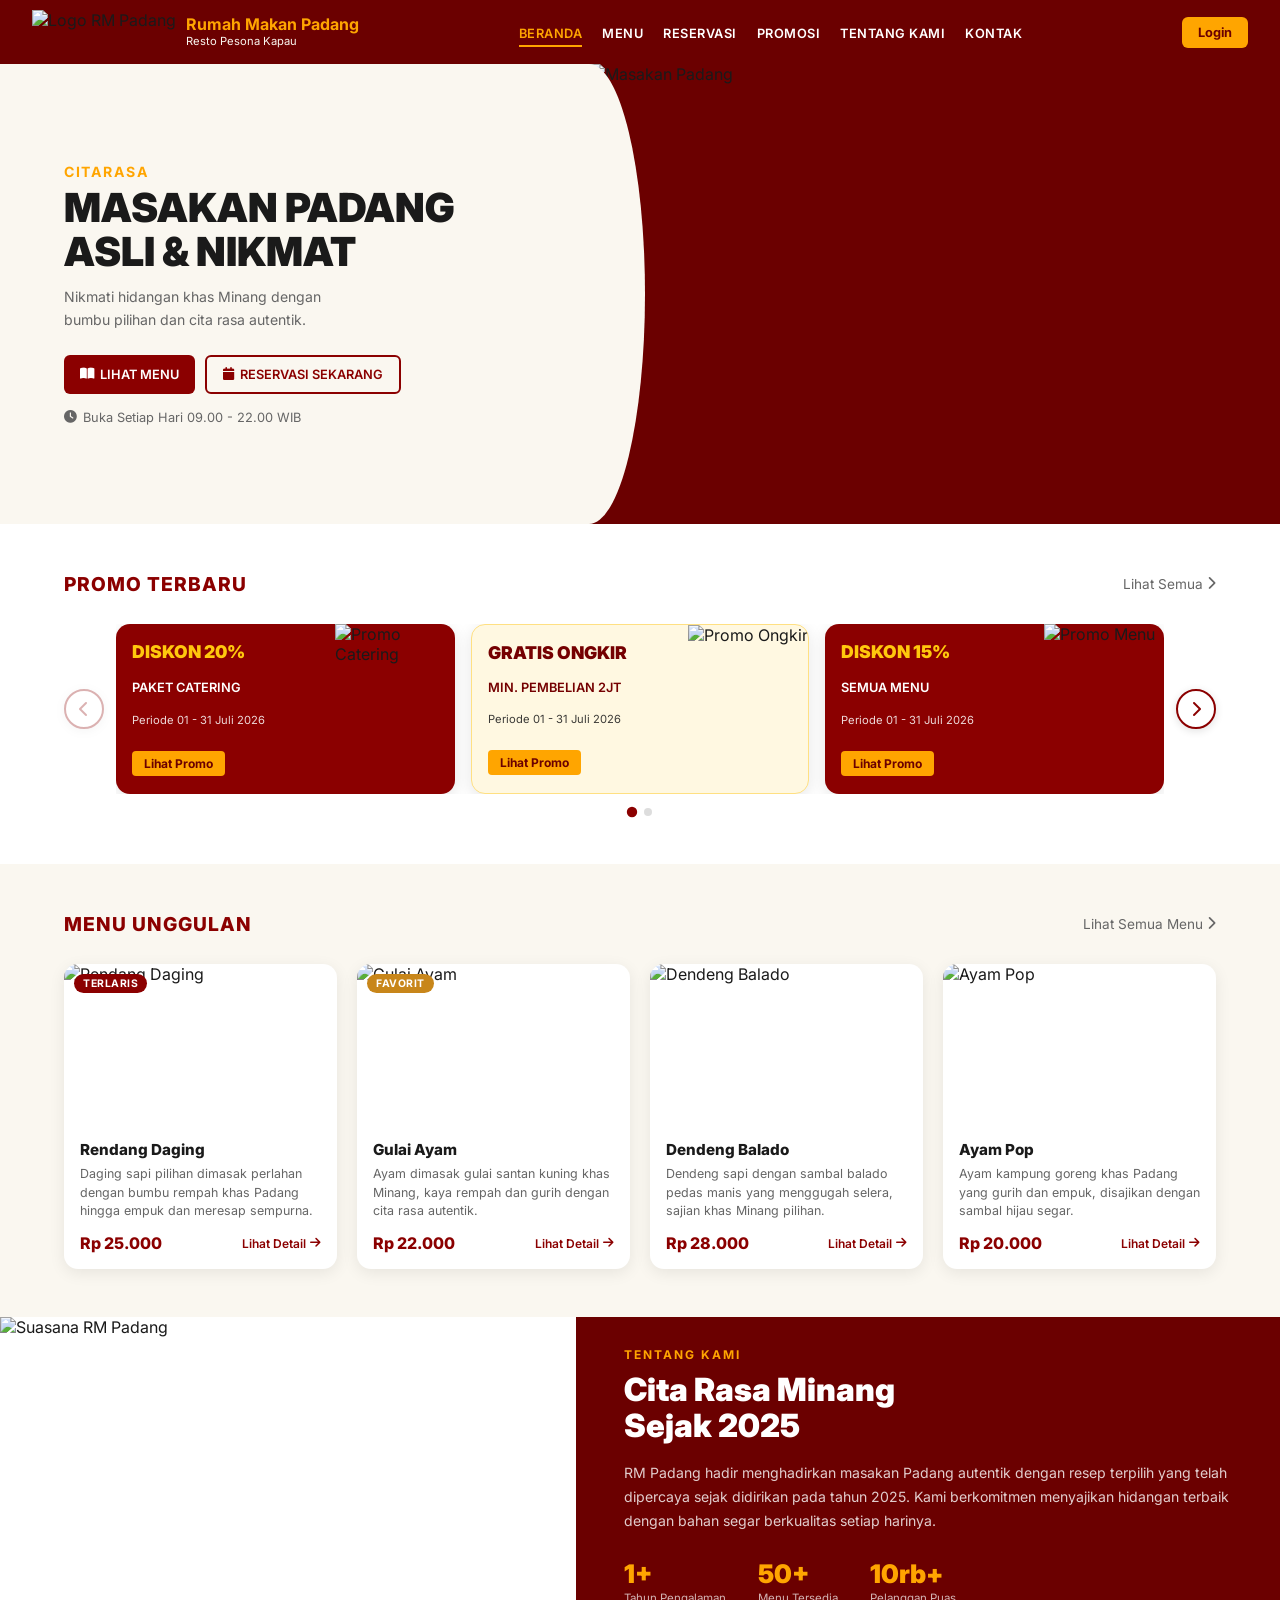
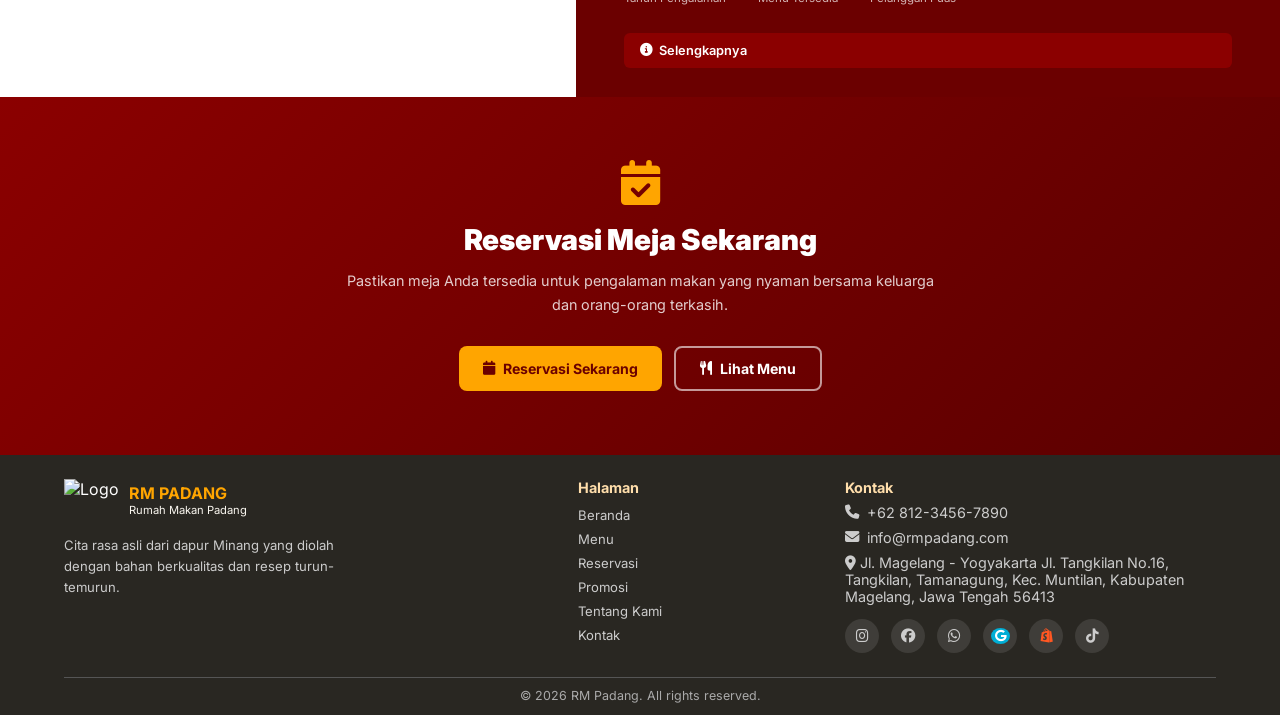
==== RMpdg/index.html @ b2ebcb16 "Update project: migrate admin pages to PHP, update assets and backend endpoints" ====
<!DOCTYPE html>
<html lang="id">

<head>
  <meta charset="UTF-8" />
  <meta name="viewport" content="width=device-width, initial-scale=1.0" />
  <meta name="description"
    content="RM Padang - Rumah Makan Padang dengan cita rasa Minang asli & nikmat. Nikmati rendang, gulai, dan berbagai menu khas Padang autentik." />
  <title>RM Padang - Rumah Makan Padang Asli & Nikmat</title>
  <link rel="stylesheet" href="css/style.css" />
  <link rel="stylesheet" href="css/cart.css" />
  <link rel="stylesheet" href="https://cdnjs.cloudflare.com/ajax/libs/font-awesome/6.5.0/css/all.min.css" />
  <link href="https://fonts.googleapis.com/css2?family=Inter:wght@400;600;700;800;900&display=swap" rel="stylesheet" />
</head>

<body>

  <!-- ===== NAVBAR ===== -->
  <nav class="navbar">
    <div class="nav-brand">
      <img src="img/logo.png" alt="Logo RM Padang" class="logo" />
      <div>
        <span class="brand-name">Rumah Makan Padang</span>
        <span class="brand-sub">Resto Pesona Kapau</span>
      </div>
    </div>
    <ul class="nav-links">
      <li><a href="index.html" class="active">BERANDA</a></li>
      <li><a href="menu.html">MENU</a></li>
      <li><a href="reservasi.html">RESERVASI</a></li>
      <li><a href="promosi.html">PROMOSI</a></li>
      <li><a href="tentang-kami.html">TENTANG KAMI</a></li>
      <li><a href="kontak.html">KONTAK</a></li>
    </ul>
    <a href="login.html" class="btn-login">Login</a>
    <button class="nav-toggle" id="navToggle">
      <i class="fa fa-bars"></i>
    </button>
  </nav>

  <!-- ===== HERO ===== -->
  <section class="hero">
    <div class="hero-bg-wave"></div>
    <div class="hero-content">
      <p class="hero-label">CITARASA</p>
      <h1 class="hero-title">MASAKAN PADANG<br />ASLI &amp; NIKMAT</h1>
      <p class="hero-desc">Nikmati hidangan khas Minang dengan<br />bumbu pilihan dan cita rasa autentik.</p>
      <div class="hero-buttons">
        <a href="menu.html" class="btn btn-primary">
          <i class="fa fa-book-open"></i> LIHAT MENU
        </a>
        <a href="reservasi.html" class="btn btn-outline">
          <i class="fa fa-calendar"></i> RESERVASI SEKARANG
        </a>
      </div>
      <p class="hero-hours">
        <i class="fa fa-clock"></i> Buka Setiap Hari 09.00 - 22.00 WIB
      </p>
    </div>
    <div class="hero-image">
      <img src="img/gambar-home.jpg" alt="Masakan Padang" />
    </div>
  </section>

  <!-- ===== PROMO TERBARU ===== -->
  <section class="section promo-section">
    <div class="section-header">
      <h2 class="section-title">PROMO TERBARU</h2>
      <a href="promosi.html" class="lihat-semua">Lihat Semua <i class="fa fa-chevron-right"></i></a>
    </div>

    <div class="promo-slider-wrapper">
      <button class="promo-nav promo-nav-prev" id="promoPrev" aria-label="Sebelumnya">
        <i class="fa fa-chevron-left"></i>
      </button>

      <div class="promo-slider" id="promoSlider">

        <div class="promo-card promo-red">
          <div class="promo-info">
            <h3>DISKON 20%</h3>
            <p>PAKET CATERING</p>
            <span>Periode 01 - 31 Juli 2026</span>
            <a href="promosi.html" class="btn-promo">Lihat Promo</a>
          </div>
          <img src="img/diskon20_.jpg" alt="Promo Catering" />
        </div>

        <div class="promo-card promo-yellow">
          <div class="promo-info promo-info-dark">
            <h3>GRATIS ONGKIR</h3>
            <p>MIN. PEMBELIAN 2JT</p>
            <span>Periode 01 - 31 Juli 2026</span>
            <a href="promosi.html" class="btn-promo">Lihat Promo</a>
          </div>
          <img src="img/cf3db3f294804090c83eb546c88da565.jpg" alt="Promo Ongkir" />
        </div>

        <div class="promo-card promo-red">
          <div class="promo-info">
            <h3>DISKON 15%</h3>
            <p>SEMUA MENU</p>
            <span>Periode 01 - 31 Juli 2026</span>
            <a href="promosi.html" class="btn-promo">Lihat Promo</a>
          </div>
          <img src="img/30825f62038ff446435a521c0237f561.jpg" alt="Promo Menu" />
        </div>

        <div class="promo-card promo-red">
          <div class="promo-info">
            <h3>BELI 2 GRATIS 1</h3>
            <p>MENU PILIHAN</p>
            <span>Berlaku untuk menu lauk & makanan utama pilihan. Min. 2 porsi sejenis.</span>
            <a href="promosi.html" class="btn-promo">Lihat Promo</a>
          </div>
          <img src="img/d3f1a9ad74bb9ce6050ae1f6ee87763a.jpg" alt="Promo Spesial" />
        </div>

      </div>
      <button class="promo-nav promo-nav-next" id="promoNext" aria-label="Berikutnya">
        <i class="fa fa-chevron-right"></i>
      </button>
    </div>
    <div class="promo-dots" id="promoDots"></div>
  </section>

  <!-- ===== KEUNGGULAN ===== -->
  <!-- <section class="features-section">
    <div class="features-grid">
      <div class="feature-item">
        <i class="fa fa-award"></i>
        <div>
          <h4>CITA RASA ASLI</h4>
          <p>Resep turun-temurun khas Minang</p>
        </div>
      </div>
      <div class="feature-item">
        <i class="fa fa-leaf"></i>
        <div>
          <h4>BAHAN BERKUALITAS</h4>
          <p>Bahan segar pilihan setiap hari</p>
        </div>
      </div>
      <div class="feature-item">
        <i class="fa fa-truck"></i>
        <div>
          <h4>LAYANAN CEPAT</h4>
          <p>Pesanan diproses dengan cepat</p>
        </div>
      </div>
      <div class="feature-item">
        <i class="fa fa-users"></i>
        <div>
          <h4>PELAYANAN RAMAH</h4>
          <p>Kepuasan pelanggan prioritas kami</p>
        </div>
      </div>
    </div>
  </section> -->

  <!-- ===== MENU UNGGULAN ===== -->
  <section class="section menu-unggulan-section">
    <div class="section-header">
      <h2 class="section-title">MENU UNGGULAN</h2>
      <a href="menu.html" class="lihat-semua">Lihat Semua Menu <i class="fa fa-chevron-right"></i></a>
    </div>
    <div class="menu-unggulan-grid">

      <div class="menu-unggulan-card">
        <div class="menu-unggulan-img">
          <img src="img/071114000_1522751934-Resep-Rendang-Ayam-Kering.jpg" alt="Rendang Daging" />
          <span class="menu-badge">TERLARIS</span>
        </div>
        <div class="menu-unggulan-info">
          <h3>Rendang Daging</h3>
          <p>Daging sapi pilihan dimasak perlahan dengan bumbu rempah khas Padang hingga empuk dan meresap sempurna.</p>
          <div class="menu-unggulan-footer">
            <span class="menu-unggulan-price">Rp 25.000</span>
            <a href="menu_detail.html?id=rendang" class="btn-menu-detail">Lihat Detail <i
                class="fa fa-arrow-right"></i></a>
          </div>
        </div>
      </div>

      <div class="menu-unggulan-card">
        <div class="menu-unggulan-img">
          <img src="img/ef425d5c417882455b49f2948c032384.jpg" alt="Gulai Ayam" />
          <span class="menu-badge menu-badge-new">FAVORIT</span>
        </div>
        <div class="menu-unggulan-info">
          <h3>Gulai Ayam</h3>
          <p>Ayam dimasak gulai santan kuning khas Minang, kaya rempah dan gurih dengan cita rasa autentik.</p>
          <div class="menu-unggulan-footer">
            <span class="menu-unggulan-price">Rp 22.000</span>
            <a href="menu_detail.html?id=gulai-ayam" class="btn-menu-detail">Lihat Detail <i
                class="fa fa-arrow-right"></i></a>
          </div>
        </div>
      </div>

      <div class="menu-unggulan-card">
        <div class="menu-unggulan-img">
          <img src="img/ac649842c150745962b88a60234d9091.jpg" alt="Dendeng Balado" />
        </div>
        <div class="menu-unggulan-info">
          <h3>Dendeng Balado</h3>
          <p>Dendeng sapi dengan sambal balado pedas manis yang menggugah selera, sajian khas Minang pilihan.</p>
          <div class="menu-unggulan-footer">
            <span class="menu-unggulan-price">Rp 28.000</span>
            <a href="menu_detail.html?id=dendeng-balado" class="btn-menu-detail">Lihat Detail <i
                class="fa fa-arrow-right"></i></a>
          </div>
        </div>
      </div>

      <div class="menu-unggulan-card">
        <div class="menu-unggulan-img">
          <img src="img/451c3a2537616f5d5d06750972b5458e.jpg" alt="Ayam Pop" />
        </div>
        <div class="menu-unggulan-info">
          <h3>Ayam Pop</h3>
          <p>Ayam kampung goreng khas Padang yang gurih dan empuk, disajikan dengan sambal hijau segar.</p>
          <div class="menu-unggulan-footer">
            <span class="menu-unggulan-price">Rp 20.000</span>
            <a href="menu_detail.html?id=ayam-pop" class="btn-menu-detail">Lihat Detail <i
                class="fa fa-arrow-right"></i></a>
          </div>
        </div>
      </div>

    </div>
  </section>

  <!-- ===== TENTANG KAMI PREVIEW ===== -->
  <section class="tentang-preview-section">
    <div class="tentang-preview-img">
      <img src="img/gambar-home.jpg" alt="Suasana RM Padang" />
    </div>
    <div class="tentang-preview-content">
      <span class="tentang-preview-label">TENTANG KAMI</span>
      <h2>Cita Rasa Minang<br />Sejak 2025</h2>
      <p>RM Padang hadir menghadirkan masakan Padang autentik dengan resep terpilih yang telah dipercaya
        sejak didirikan pada tahun 2025. Kami berkomitmen menyajikan hidangan terbaik dengan bahan segar berkualitas setiap harinya.
      </p>
      <div class="tentang-stats">
        <div class="tentang-stat">
          <span class="stat-num">1+</span>
          <span class="stat-lbl">Tahun Pengalaman</span>
        </div>
        <div class="tentang-stat">
          <span class="stat-num">50+</span>
          <span class="stat-lbl">Menu Tersedia</span>
        </div>
        <div class="tentang-stat">
          <span class="stat-num">10rb+</span>
          <span class="stat-lbl">Pelanggan Puas</span>
        </div>
      </div>
      <a href="tentang-kami.html" class="btn btn-primary">
        <i class="fa fa-info-circle"></i> Selengkapnya
      </a>
    </div>
  </section>

  <!-- ===== CTA RESERVASI ===== -->
  <section class="cta-section">
    <div class="cta-content">
      <i class="fa fa-calendar-check cta-icon"></i>
      <h2>Reservasi Meja Sekarang</h2>
      <p>Pastikan meja Anda tersedia untuk pengalaman makan yang nyaman bersama keluarga dan orang-orang terkasih.</p>
      <div class="cta-buttons">
        <a href="reservasi.html" class="btn btn-cta-primary">
          <i class="fa fa-calendar"></i> Reservasi Sekarang
        </a>
        <a href="menu.html" class="btn btn-cta-outline">
          <i class="fa fa-utensils"></i> Lihat Menu
        </a>
      </div>
    </div>
  </section>

  <!-- ===== FOOTER ===== -->
  <footer class="footer">
    <div class="footer-content">
      <div class="footer-brand">
        <img src="img/logo.png" alt="Logo" class="logo" />
        <div>
          <span class="brand-name">RM PADANG</span>
          <span class="brand-sub">Rumah Makan Padang</span>
        </div>
      </div>
      <p class="footer-desc">
        Cita rasa asli dari dapur Minang yang diolah <br>dengan bahan berkualitas dan resep turun-<br>temurun.
      </p>
    </div>
    <div class="footer-links">
      <h4>Halaman</h4>
      <ul>
        <li><a href="index.html">Beranda</a></li>
        <li><a href="menu.html">Menu</a></li>
        <li><a href="reservasi.html">Reservasi</a></li>
        <li><a href="promosi.html">Promosi</a></li>
        <li><a href="tentang-kami.html">Tentang Kami</a></li>
        <li><a href="kontak.html">Kontak</a></li>
      </ul>
    </div>
    <div class="footer-contact">
      <h4>Kontak</h4>
      <p><i class="fa fa-phone"></i> +62 812-3456-7890</p>
      <p><i class="fa fa-envelope"></i> info@rmpadang.com</p>
      <p><a href="https://maps.app.goo.gl/tJoHpj8N56SnJppR9" target="_blank"
          style="color: inherit; text-decoration: none;"><i class="fa fa-map-marker-alt"></i> Jl. Magelang - Yogyakarta
          Jl. Tangkilan No.16, Tangkilan, Tamanagung, Kec. Muntilan, Kabupaten Magelang, Jawa Tengah 56413</a></p>
      <div class="footer-sosial">
        <a href="#" aria-label="Instagram"><i class="fab fa-instagram"></i></a>
        <a href="#" aria-label="Facebook"><i class="fab fa-facebook"></i></a>
        <a href="https://wa.me/6281234567890" aria-label="WhatsApp" target="_blank"><i class="fab fa-whatsapp"></i></a>
        <a href="#" aria-label="Gojek" target="_blank" title="Pesan via Gojek"><i class="fab fa-google" style="background:#00AED6;color:#fff;border-radius:50%;padding:2px 4px;font-size:0.75rem;"></i></a>
        <a href="#" aria-label="Shopee Food" target="_blank" title="Pesan via Shopee Food"><i class="fab fa-shopify" style="color:#FF5722;"></i></a>
        <a href="#" aria-label="TikTok" target="_blank" title="Lihat di TikTok"><i class="fab fa-tiktok"></i></a>
      </div>
    </div>
    <p class="footer-copy">© 2026 RM Padang. All rights reserved.</p>
  </footer>

  <script>

    // ===== PROMO SLIDER =====
    const slider = document.getElementById('promoSlider');
    const prevBtn = document.getElementById('promoPrev');
    const nextBtn = document.getElementById('promoNext');
    const dotsContainer = document.getElementById('promoDots');

    const cards = slider.querySelectorAll('.promo-card');
    const visibleCount = () => window.innerWidth <= 600 ? 1 : window.innerWidth <= 900 ? 2 : 3;
    let currentIndex = 0;

    function buildDots() {
      dotsContainer.innerHTML = '';
      const total = cards.length - visibleCount() + 1;
      for (let i = 0; i < total; i++) {
        const dot = document.createElement('button');
        dot.classList.add('promo-dot');
        if (i === currentIndex) dot.classList.add('active');
        dot.addEventListener('click', () => goTo(i));
        dotsContainer.appendChild(dot);
      }
    }

    function updateDots() {
      dotsContainer.querySelectorAll('.promo-dot').forEach((d, i) => {
        d.classList.toggle('active', i === currentIndex);
      });
    }

    function goTo(index) {
      const visible = visibleCount();
      const maxIndex = cards.length - visible;
      currentIndex = Math.max(0, Math.min(index, maxIndex));
      const cardWidth = cards[0].offsetWidth + 16;
      slider.scrollTo({ left: currentIndex * cardWidth, behavior: 'smooth' });
      prevBtn.disabled = currentIndex === 0;
      nextBtn.disabled = currentIndex >= maxIndex;
      updateDots();
    }

    prevBtn.addEventListener('click', () => goTo(currentIndex - 1));
    nextBtn.addEventListener('click', () => goTo(currentIndex + 1));

    buildDots();
    goTo(0);
    window.addEventListener('resize', () => { buildDots(); goTo(0); });

    // ===== AUTO SLIDE =====
    setInterval(() => {
      const maxIndex = cards.length - visibleCount();
      if (currentIndex >= maxIndex) goTo(0);
      else goTo(currentIndex + 1);
    }, 4000);
  </script>

  <script src="js/main.js"></script>
  <script src="js/cart.js"></script>

</body>

</html>
---- RMpdg/css/style.css ----
@import url('https://fonts.googleapis.com/css2?family=Inter:wght@400;600;700;800;900&display=swap');

/* ===== VARIABLES ===== */
:root {
  --primary: #8B0000;
  --primary-dark: #6B0000;
  --secondary: #FFA500;
  --accent: #C8861A;
  --light: #FAF7F0;
  --white: #FFFFFF;
  --text-dark: #1A1A1A;
  --text-gray: #666666;
  --shadow: 0 2px 12px rgba(0, 0, 0, 0.10);
}

* {
  margin: 0;
  padding: 0;
  box-sizing: border-box;
}

body {
  font-family: 'Inter', 'Segoe UI', Arial, sans-serif;
  color: var(--text-dark);
  background: var(--white);
}

a {
  text-decoration: none;
  color: inherit;
}

ul {
  list-style: none;
}

img {
  max-width: 100%;
  display: block;
}

/* ===== NAVBAR ===== */
.navbar {
  display: flex;
  align-items: center;
  background: var(--primary-dark);
  padding: 0 32px;
  height: 64px;
  position: sticky;
  top: 0;
  z-index: 100;
  gap: 24px;
}

.nav-brand {
  display: flex;
  align-items: center;
  gap: 10px;
  min-width: 180px;
}

.logo {
  height: 44px;
  width: auto;
  object-fit: contain;
}

.brand-name {
  display: block;
  font-weight: 700;
  font-size: 1rem;
  color: var(--secondary);
  line-height: 1.1;
}

.brand-sub {
  display: block;
  font-size: 0.7rem;
  color: var(--light);
}

.nav-links {
  display: flex;
  gap: 20px;
  flex: 1;
  justify-content: center;
}

.nav-links a {
  color: var(--white);
  font-size: 0.8rem;
  font-weight: 600;
  letter-spacing: 0.5px;
  padding: 4px 0;
  border-bottom: 2px solid transparent;
  transition: border-color 0.2s, color 0.2s;
}

.nav-links a:hover,
.nav-links a.active {
  color: var(--secondary);
  border-bottom-color: var(--secondary);
}

.btn-login {
  background: var(--secondary);
  color: var(--primary-dark);
  font-weight: 700;
  font-size: 0.8rem;
  padding: 8px 16px;
  border-radius: 6px;
  white-space: nowrap;
  transition: background 0.2s;
}

.btn-login:hover {
  background: var(--accent);
}

.nav-toggle {
  display: none;
  background: none;
  border: none;
  color: var(--white);
  font-size: 1.3rem;
  cursor: pointer;
}

/* ===== HERO ===== */
.hero {
  display: flex;
  align-items: stretch;
  background: var(--primary-dark);
  height: 460px;
  overflow: hidden;
}



/* Remove old ::before wave */
.hero::before {
  display: none !important;
}

.hero-bg-wave {
  display: none;
}

/* LEFT: cream content panel */
.hero-content {
  flex: 0 0 46%;
  padding: 40px 48px 40px 64px;
  background: var(--light);
  position: relative;
  z-index: 2;
  display: flex;
  flex-direction: column;
  justify-content: center;
}

/* Smooth organic cream curve into image area */
.hero-content::after {
  content: '';
  position: absolute;
  right: -56px;
  top: 0;
  width: 112px;
  height: 100%;
  background: var(--light);
  border-radius: 0 55% 55% 0;
  z-index: 3;
}

.hero-label {
  color: var(--secondary);
  font-weight: 700;
  font-size: 0.88rem;
  letter-spacing: 1.5px;
  margin-bottom: 6px;
}

.hero-title {
  font-size: 2.5rem;
  font-weight: 900;
  color: var(--text-dark);
  line-height: 1.1;
  margin-bottom: 12px;
}

.hero-desc {
  color: var(--text-gray);
  font-size: 0.88rem;
  margin-bottom: 24px;
  line-height: 1.6;
}

.hero-buttons {
  display: flex;
  flex-wrap: wrap;
  gap: 10px;
  margin-bottom: 16px;
}

.btn {
  display: inline-flex;
  align-items: center;
  gap: 6px;
  padding: 10px 16px;
  border-radius: 6px;
  font-weight: 600;
  font-size: 0.8rem;
  cursor: pointer;
  transition: all 0.2s;
}

.btn-primary {
  background: var(--primary);
  color: var(--white);
}

.btn-primary:hover {
  background: var(--primary-dark);
}

.btn-outline {
  background: transparent;
  color: var(--primary);
  border: 2px solid var(--primary);
}

.btn-outline:hover {
  background: var(--primary);
  color: var(--white);
}

.hero-hours {
  font-size: 0.8rem;
  color: var(--text-gray);
  display: flex;
  align-items: center;
  gap: 6px;
}

/* RIGHT: food image fills full height, flush to right edge */
.hero-image {
  flex: 1;
  position: relative;
  overflow: hidden;
  min-height: 420px;
  margin-right: 0;
  padding-right: 0;
}

.hero-image img {
  width: 100%;
  height: 100%;
  max-width: none;
  object-fit: cover;
  object-position: right center;
  display: block;
}

.hero-shape {
  position: absolute;
  left: 0;
  top: 0;

  width: 180px;
  height: 100%;

  z-index: 2;

  pointer-events: none;
}

/* ===== BREADCRUMB ===== */
.breadcrumb {
  display: flex;
  align-items: center;
  gap: 8px;
  padding: 16px 32px;
  font-size: 0.9rem;
  font-weight: 700;
  color: #888888;
  background: transparent;
  font-family: 'Inter', sans-serif;
}

.breadcrumb a {
  color: #888888;
  display: flex;
  align-items: center;
  gap: 6px;
  text-decoration: none;
  transition: color 0.2s;
}

.breadcrumb a:hover {
  color: var(--primary);
}

.breadcrumb a[href="index.html"]::after {
  content: 'Beranda';
}

.breadcrumb .sep {
  display: inline-block;
  font-size: 0;
  color: #888888;
  margin: 0 4px;
}

.breadcrumb .sep::before {
  content: '>';
  font-size: 0.9rem;
  font-weight: 700;
}

.breadcrumb span {
  color: #888888;
}

/* ===== SECTION UMUM ===== */
.section {
  padding: 48px 64px;
}

.section-header {
  display: flex;
  justify-content: space-between;
  align-items: center;
  margin-bottom: 28px;
}

.section-title {
  font-size: 1.2rem;
  font-weight: 800;
  color: var(--primary);
  letter-spacing: 1px;
}

.lihat-semua {
  color: var(--text-gray);
  font-size: 0.85rem;
  display: flex;
  align-items: center;
  gap: 4px;
  transition: color 0.2s;
}

.lihat-semua:hover {
  color: var(--primary);
}

/* ===== PROMO ===== */
.promo-section {
  background: var(--white);
}

/* Slider wrapper */
.promo-slider-wrapper {
  position: relative;
  display: flex;
  align-items: center;
  gap: 12px;
}

.promo-slider {
  display: flex;
  gap: 16px;
  overflow: hidden;
  scroll-behavior: smooth;
  flex: 1;
  /* hide native scrollbar */
  scrollbar-width: none;
}

.promo-slider::-webkit-scrollbar {
  display: none;
}

.promo-image {
  display: flex;
  align-items: center;
  justify-content: flex-end;
  padding-right: 18px;
}

.promo-ongkir-img {
  transform: translateX(-25px);
}

/* Nav buttons */
.promo-nav {
  flex-shrink: 0;
  width: 40px;
  height: 40px;
  border-radius: 50%;
  border: 2px solid var(--primary);
  background: var(--white);
  color: var(--primary);
  font-size: 1rem;
  cursor: pointer;
  display: flex;
  align-items: center;
  justify-content: center;
  transition: all 0.2s;
  box-shadow: 0 2px 8px rgba(0, 0, 0, 0.12);
  z-index: 2;
}

.promo-nav:hover {
  background: var(--primary);
  color: var(--white);
}

.promo-nav:disabled {
  opacity: 0.3;
  cursor: not-allowed;
}

/* Dots */
.promo-dots {
  display: flex;
  justify-content: center;
  gap: 8px;
  margin-top: 14px;
}

.promo-dot {
  width: 8px;
  height: 8px;
  border-radius: 50%;
  border: none;
  background: #ddd;
  cursor: pointer;
  transition: background 0.2s, transform 0.2s;
  padding: 0;
}

.promo-dot.active {
  background: var(--primary);
  transform: scale(1.3);
}

.promo-card {
  border-radius: 14px;
  overflow: hidden;
  display: flex;
  align-items: stretch;
  min-height: 170px;
  box-shadow: 0 4px 16px rgba(0, 0, 0, 0.10);
  position: relative;
  flex: 0 0 calc((100% - 32px) / 3);
  transition: transform 0.2s, box-shadow 0.2s;
}

.promo-card:hover {
  transform: translateY(-3px);
  box-shadow: 0 8px 24px rgba(0, 0, 0, 0.15);
}

.promo-red {
  background: var(--primary);
}

.promo-yellow {
  background: #FFF8E1;
  border: 1px solid #FFE082;
}

.promo-gold {
  background: var(--primary);
}

.promo-dark {
  background: #FFF8E1;
  border: 1px solid #FFE082
}

.promo-info {
  padding: 18px 16px;
  flex: 1;
  color: var(--white);
  display: flex;
  flex-direction: column;
  justify-content: space-between;
}

.promo-info-dark {
  color: var(--text-dark);
}

.promo-info h3 {
  color: #FFC80D;
  font-size: 1.1rem;
  font-weight: 900;
  line-height: 1.1;
}

.promo-info-dark h3 {
  color: #750001;
}

.promo-info p {
  font-size: 0.8rem;
  font-weight: 600;
  margin: 2px 0;
}

.promo-info-dark p {
  color: #750001;
}

.promo-info span {
  font-size: 0.7rem;
  opacity: 0.85;
  margin-bottom: 8px;
}

.btn-promo {
  display: inline-block;
  background: var(--secondary);
  color: var(--primary-dark);
  font-weight: 700;
  font-size: 0.75rem;
  padding: 5px 12px;
  border-radius: 4px;
  width: fit-content;
  transition: opacity 0.2s;
}

.btn-promo:hover {
  opacity: 0.85;
}

.promo-card img {
  width: 120px;
  object-fit: cover;
  flex-shrink: 0;
}

/* ===== FOOTER ===== */
.footer {
  background: #292722;
  color: var(--white);
  padding: 24px 64px 12px;
  display: grid;
  grid-template-columns: 2fr 1fr 1.5fr;
  gap: 20px;
  position: relative;
}

.footer-brand {
  display: flex;
  align-items: center;
  gap: 10px;
  margin-bottom: 12px;
}

.footer-desc {
  font-size: 0.82rem;
  color: #ccc;
  line-height: 1.6;
}

.footer-links h4,
.footer-contact h4 {
  font-size: 0.9rem;
  color: #FFDEAB;
  margin-bottom: 8px;
}

.footer-links ul li {
  margin-bottom: 4px;
}

.footer-links a {
  font-size: 0.82rem;
  color: #ccc;
  transition: color 0.2s;
}

.footer-links a:hover {
  color: var(--secondary);
}

.footer-contact p {
  font-size: 0.9rem;
  color: #ccc;
  margin-bottom: 8px;
  display: flex;
  align-items: center;
  gap: 8px;
}

.footer-copy {
  grid-column: 1 / -1;
  text-align: center;
  font-size: 0.78rem;
  color: #aaa;
  border-top: 1px solid #555;
  padding-top: 10px;
  margin-top: 4px;
}

/* ===== RESPONSIVE ===== */
@media (max-width: 900px) {
  .hero {
    flex-direction: column;
    background: var(--primary-dark);
    height: auto;
  }

  .hero-content {
    flex: none;
    width: 100%;
    padding: 32px 24px 48px;
  }

  /* Hide curve on mobile */
  .hero-content::after {
    display: none;
  }

  .hero-image {
    flex: 1;
    position: relative;
    overflow: hidden;
    min-height: 420px;
  }

  .hero-image img {
    width: 100%;
    height: 100%;
    object-fit: cover;
    display: block;
  }

  .hero-title {
    font-size: 1.9rem;
  }

  .promo-card {
    flex: 0 0 calc((100% - 16px) / 2);
  }

  .features-grid {
    grid-template-columns: repeat(2, 1fr);
  }

  .footer {
    grid-template-columns: 1fr;
    padding: 32px 24px 16px;
  }

  .section {
    padding: 32px 24px;
  }

  .nav-links {
    display: none;
  }

  .nav-toggle {
    display: block;
  }

  .navbar {
    padding: 0 16px;
  }
}

@media (max-width: 480px) {
  .hero-buttons {
    flex-direction: column;
  }

  .features-grid {
    grid-template-columns: 1fr;
  }

  .promo-card {
    flex: 0 0 100%;
  }
}

/* ===== MENU UNGGULAN ===== */
.menu-unggulan-section {
  background: var(--light);
}

.menu-unggulan-grid {
  display: grid;
  grid-template-columns: repeat(4, 1fr);
  gap: 20px;
}

.menu-unggulan-card {
  background: var(--white);
  border-radius: 14px;
  overflow: hidden;
  box-shadow: 0 4px 16px rgba(0, 0, 0, 0.08);
  transition: transform 0.25s, box-shadow 0.25s;
  display: flex;
  flex-direction: column;
}

.menu-unggulan-card:hover {
  transform: translateY(-6px);
  box-shadow: 0 12px 32px rgba(139, 0, 0, 0.15);
}

.menu-unggulan-img {
  position: relative;
  overflow: hidden;
  height: 160px;
}

.menu-unggulan-img img {
  width: 100%;
  height: 100%;
  object-fit: cover;
  transition: transform 0.35s;
}

.menu-unggulan-card:hover .menu-unggulan-img img {
  transform: scale(1.07);
}

.menu-badge {
  position: absolute;
  top: 10px;
  left: 10px;
  background: var(--primary);
  color: var(--white);
  font-size: 0.65rem;
  font-weight: 700;
  padding: 3px 9px;
  border-radius: 20px;
  letter-spacing: 0.5px;
}

.menu-badge-new {
  background: var(--accent);
}

.menu-unggulan-info {
  padding: 16px;
  flex: 1;
  display: flex;
  flex-direction: column;
}

.menu-unggulan-info h3 {
  font-size: 0.95rem;
  font-weight: 800;
  color: var(--text-dark);
  margin-bottom: 6px;
}

.menu-unggulan-info p {
  font-size: 0.78rem;
  color: var(--text-gray);
  line-height: 1.5;
  flex: 1;
  margin-bottom: 12px;
}

.menu-unggulan-footer {
  display: flex;
  align-items: center;
  justify-content: space-between;
  gap: 8px;
}

.menu-unggulan-price {
  font-size: 1rem;
  font-weight: 800;
  color: var(--primary);
}

.btn-menu-detail {
  font-size: 0.75rem;
  font-weight: 600;
  color: var(--primary);
  display: flex;
  align-items: center;
  gap: 4px;
  transition: gap 0.2s;
}

.btn-menu-detail:hover {
  gap: 8px;
  color: var(--primary-dark);
}

/* ===== TENTANG KAMI PREVIEW ===== */
.tentang-preview-section {
  display: flex;
  align-items: stretch;
  height: 380px;
  overflow: hidden;
}

.tentang-preview-img {
  flex: 0 0 45%;
  overflow: hidden;
}

.tentang-preview-img img {
  width: 100%;
  height: 100%;
  object-fit: cover;
  display: block;
  max-width: none;
  transition: transform 0.5s;
}

.tentang-preview-img:hover img {
  transform: scale(1.04);
}

.tentang-preview-content {
  flex: 1;
  background: var(--primary-dark);
  color: var(--white);
  padding: 40px 48px;
  display: flex;
  flex-direction: column;
  justify-content: center;
}

.tentang-preview-label {
  font-size: 0.75rem;
  font-weight: 700;
  letter-spacing: 2px;
  color: var(--secondary);
  margin-bottom: 10px;
  display: block;
}

.tentang-preview-content h2 {
  font-size: 2rem;
  font-weight: 900;
  line-height: 1.15;
  margin-bottom: 16px;
}

.tentang-preview-content p {
  font-size: 0.88rem;
  color: rgba(255, 255, 255, 0.8);
  line-height: 1.7;
  margin-bottom: 28px;
}

.tentang-stats {
  display: flex;
  gap: 32px;
  margin-bottom: 28px;
}

.tentang-stat {
  display: flex;
  flex-direction: column;
}

.stat-num {
  font-size: 1.6rem;
  font-weight: 900;
  color: var(--secondary);
  line-height: 1;
}

.stat-lbl {
  font-size: 0.72rem;
  color: rgba(255, 255, 255, 0.7);
  margin-top: 4px;
}

/* ===== CTA RESERVASI ===== */
.cta-section {
  background: linear-gradient(135deg, var(--primary) 0%, #5A0000 100%);
  padding: 64px;
  text-align: center;
}

.cta-content {
  max-width: 600px;
  margin: 0 auto;
}

.cta-icon {
  font-size: 2.8rem;
  color: var(--secondary);
  margin-bottom: 16px;
  display: block;
  animation: pulseIcon 2s ease-in-out infinite;
}

@keyframes pulseIcon {

  0%,
  100% {
    transform: scale(1);
  }

  50% {
    transform: scale(1.1);
  }
}

.cta-section h2 {
  font-size: 1.8rem;
  font-weight: 900;
  color: var(--white);
  margin-bottom: 12px;
}

.cta-section p {
  font-size: 0.9rem;
  color: rgba(255, 255, 255, 0.8);
  line-height: 1.7;
  margin-bottom: 28px;
}

.cta-buttons {
  display: flex;
  gap: 12px;
  justify-content: center;
  flex-wrap: wrap;
}

.btn-cta-primary {
  background: var(--secondary);
  color: var(--primary-dark);
  font-weight: 700;
  padding: 12px 24px;
  border-radius: 8px;
  display: inline-flex;
  align-items: center;
  gap: 8px;
  font-size: 0.88rem;
  transition: all 0.2s;
}

.btn-cta-primary:hover {
  background: #FFB830;
  transform: translateY(-2px);
  box-shadow: 0 6px 20px rgba(0, 0, 0, 0.2);
}

.btn-cta-outline {
  background: transparent;
  color: var(--white);
  border: 2px solid rgba(255, 255, 255, 0.6);
  font-weight: 700;
  padding: 12px 24px;
  border-radius: 8px;
  display: inline-flex;
  align-items: center;
  gap: 8px;
  font-size: 0.88rem;
  transition: all 0.2s;
}

.btn-cta-outline:hover {
  background: rgba(255, 255, 255, 0.15);
  border-color: var(--white);
  transform: translateY(-2px);
}

/* ===== FOOTER SOSIAL ===== */
.footer-sosial {
  display: flex;
  gap: 12px;
  margin-top: 14px;
}

.footer-sosial a {
  width: 34px;
  height: 34px;
  background: rgba(255, 255, 255, 0.1);
  border-radius: 50%;
  display: flex;
  align-items: center;
  justify-content: center;
  font-size: 0.9rem;
  color: #ccc;
  transition: background 0.2s, color 0.2s;
}

.footer-sosial a:hover {
  background: var(--secondary);
  color: var(--primary-dark);
}

/* ===== NAV MOBILE OPEN ===== */
.nav-links.open {
  display: flex;
  flex-direction: column;
  position: absolute;
  top: 64px;
  left: 0;
  width: 100%;
  background: var(--primary-dark);
  padding: 16px 0;
  z-index: 99;
  gap: 0;
}

.nav-links.open li a {
  display: block;
  padding: 10px 24px;
  border-bottom: none;
}

/* ===== RESPONSIVE TAMBAHAN ===== */
@media (max-width: 1024px) {
  .menu-unggulan-grid {
    grid-template-columns: repeat(2, 1fr);
  }
}

@media (max-width: 900px) {
  .tentang-preview-section {
    flex-direction: column;
    height: auto;
  }

  .tentang-preview-img {
    flex: none;
    height: 240px;
  }

  .tentang-preview-content {
    padding: 36px 24px;
  }

  .tentang-preview-content h2 {
    font-size: 1.6rem;
  }

  .tentang-stats {
    gap: 20px;
  }

  .cta-section {
    padding: 40px 24px;
  }

  .cta-section h2 {
    font-size: 1.4rem;
  }
}

@media (max-width: 600px) {
  .menu-unggulan-grid {
    grid-template-columns: 1fr;
  }
}
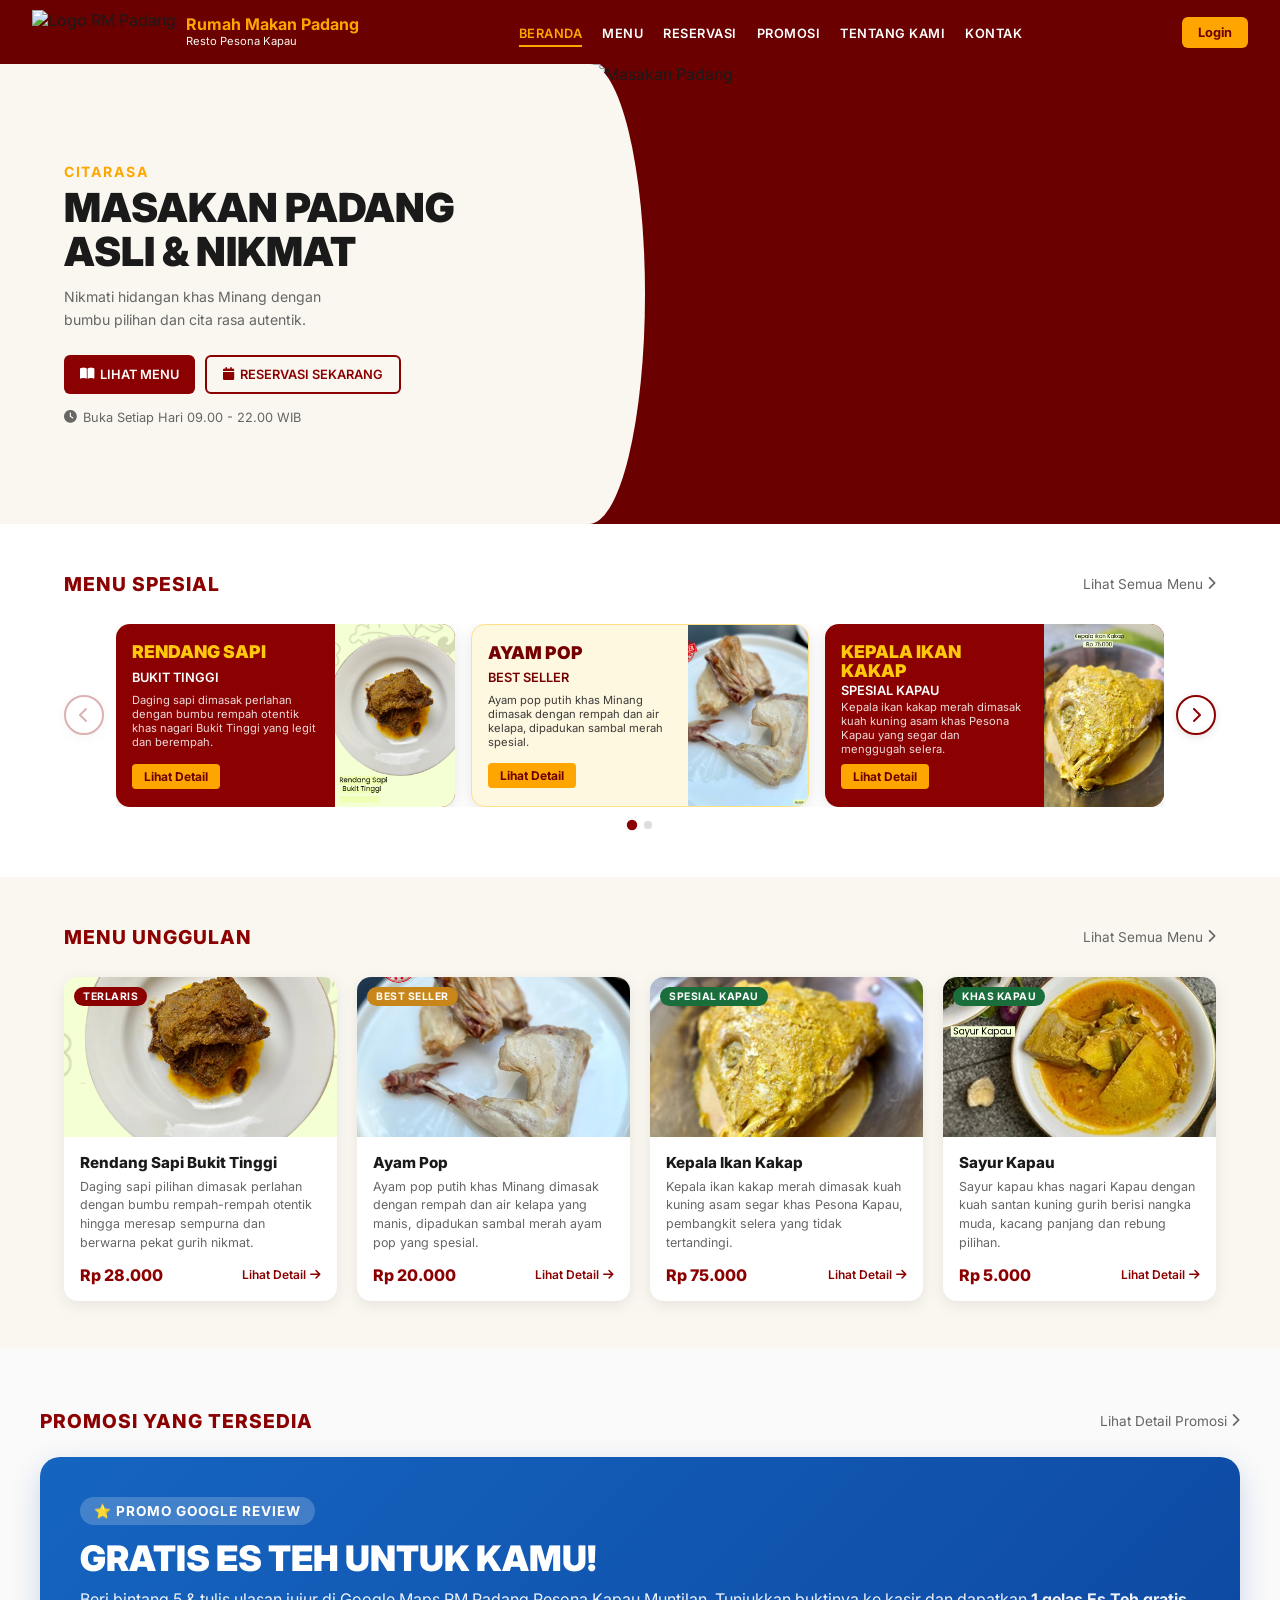
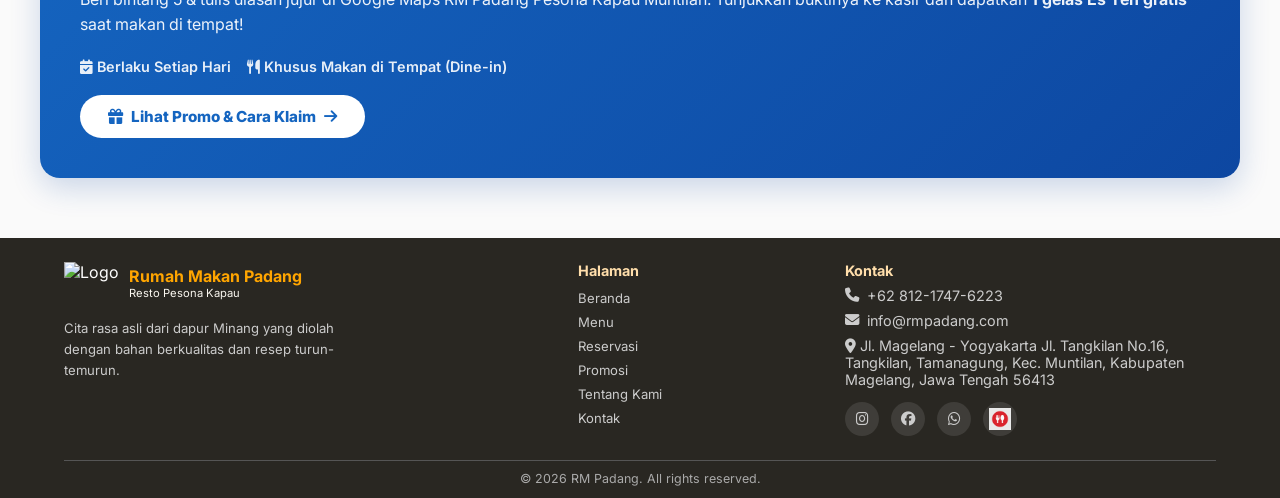
==== commit e44a3423: "Update: Paket Nasi GoFood, hapus Shopee & TikTok, ganti Gojek ke GoFood, update QRIS & kontak, sinkr" ====
--- a/RMpdg/index.html
+++ b/RMpdg/index.html
@@ -62,11 +62,11 @@
     </div>
   </section>
 
-  <!-- ===== PROMO TERBARU ===== -->
+  <!-- ===== MENU SPESIAL / HIGHLIGHTS ===== -->
   <section class="section promo-section">
     <div class="section-header">
-      <h2 class="section-title">PROMO TERBARU</h2>
-      <a href="promosi.html" class="lihat-semua">Lihat Semua <i class="fa fa-chevron-right"></i></a>
+      <h2 class="section-title">MENU SPESIAL</h2>
+      <a href="menu.html" class="lihat-semua">Lihat Semua Menu <i class="fa fa-chevron-right"></i></a>
     </div>
 
     <div class="promo-slider-wrapper">
@@ -78,42 +78,42 @@
 
         <div class="promo-card promo-red">
           <div class="promo-info">
-            <h3>DISKON 20%</h3>
-            <p>PAKET CATERING</p>
-            <span>Periode 01 - 31 Juli 2026</span>
-            <a href="promosi.html" class="btn-promo">Lihat Promo</a>
-          </div>
-          <img src="img/diskon20_.jpg" alt="Promo Catering" />
+            <h3>RENDANG SAPI</h3>
+            <p>BUKIT TINGGI</p>
+            <span>Daging sapi dimasak perlahan dengan bumbu rempah otentik khas nagari Bukit Tinggi yang legit dan berempah.</span>
+            <a href="menu_detail.html?id=rendang-sapi-bukittinggi" class="btn-promo">Lihat Detail</a>
+          </div>
+          <img src="img/Screenshot 2026-08-06 084738.png" alt="Rendang Sapi Bukit Tinggi" />
         </div>
 
         <div class="promo-card promo-yellow">
           <div class="promo-info promo-info-dark">
-            <h3>GRATIS ONGKIR</h3>
-            <p>MIN. PEMBELIAN 2JT</p>
-            <span>Periode 01 - 31 Juli 2026</span>
-            <a href="promosi.html" class="btn-promo">Lihat Promo</a>
-          </div>
-          <img src="img/cf3db3f294804090c83eb546c88da565.jpg" alt="Promo Ongkir" />
+            <h3>AYAM POP</h3>
+            <p>BEST SELLER</p>
+            <span>Ayam pop putih khas Minang dimasak dengan rempah dan air kelapa, dipadukan sambal merah spesial.</span>
+            <a href="menu_detail.html?id=ayam-pop" class="btn-promo">Lihat Detail</a>
+          </div>
+          <img src="img/Screenshot 2026-08-06 085454.png" alt="Ayam Pop" />
         </div>
 
         <div class="promo-card promo-red">
           <div class="promo-info">
-            <h3>DISKON 15%</h3>
-            <p>SEMUA MENU</p>
-            <span>Periode 01 - 31 Juli 2026</span>
-            <a href="promosi.html" class="btn-promo">Lihat Promo</a>
-          </div>
-          <img src="img/30825f62038ff446435a521c0237f561.jpg" alt="Promo Menu" />
-        </div>
-
-        <div class="promo-card promo-red">
-          <div class="promo-info">
-            <h3>BELI 2 GRATIS 1</h3>
-            <p>MENU PILIHAN</p>
-            <span>Berlaku untuk menu lauk & makanan utama pilihan. Min. 2 porsi sejenis.</span>
-            <a href="promosi.html" class="btn-promo">Lihat Promo</a>
-          </div>
-          <img src="img/d3f1a9ad74bb9ce6050ae1f6ee87763a.jpg" alt="Promo Spesial" />
+            <h3>KEPALA IKAN KAKAP</h3>
+            <p>SPESIAL KAPAU</p>
+            <span>Kepala ikan kakap merah dimasak kuah kuning asam khas Pesona Kapau yang segar dan menggugah selera.</span>
+            <a href="menu_detail.html?id=kepala-ikan-kakap" class="btn-promo">Lihat Detail</a>
+          </div>
+          <img src="img/Screenshot 2026-08-06 085045.png" alt="Kepala Ikan Kakap" />
+        </div>
+
+        <div class="promo-card promo-yellow">
+          <div class="promo-info promo-info-dark">
+            <h3>SAYUR KAPAU</h3>
+            <p>KHAS MINANG</p>
+            <span>Sayur kapau khas nagari Kapau dengan kuah santan kuning gurih berisi nangka muda, kacang panjang dan rebung.</span>
+            <a href="menu_detail.html?id=sayur-kapau" class="btn-promo">Lihat Detail</a>
+          </div>
+          <img src="img/Screenshot 2026-08-06 085602.png" alt="Sayur Kapau" />
         </div>
 
       </div>
@@ -168,62 +168,60 @@
 
       <div class="menu-unggulan-card">
         <div class="menu-unggulan-img">
-          <img src="img/071114000_1522751934-Resep-Rendang-Ayam-Kering.jpg" alt="Rendang Daging" />
+          <img src="img/Screenshot 2026-08-06 084738.png" alt="Rendang Sapi Bukit Tinggi" />
           <span class="menu-badge">TERLARIS</span>
         </div>
         <div class="menu-unggulan-info">
-          <h3>Rendang Daging</h3>
-          <p>Daging sapi pilihan dimasak perlahan dengan bumbu rempah khas Padang hingga empuk dan meresap sempurna.</p>
+          <h3>Rendang Sapi Bukit Tinggi</h3>
+          <p>Daging sapi pilihan dimasak perlahan dengan bumbu rempah-rempah otentik hingga meresap sempurna dan berwarna pekat gurih nikmat.</p>
           <div class="menu-unggulan-footer">
-            <span class="menu-unggulan-price">Rp 25.000</span>
-            <a href="menu_detail.html?id=rendang" class="btn-menu-detail">Lihat Detail <i
-                class="fa fa-arrow-right"></i></a>
+            <span class="menu-unggulan-price">Rp 28.000</span>
+            <a href="menu_detail.html?id=rendang-sapi-bukittinggi" class="btn-menu-detail">Lihat Detail <i class="fa fa-arrow-right"></i></a>
           </div>
         </div>
       </div>
 
       <div class="menu-unggulan-card">
         <div class="menu-unggulan-img">
-          <img src="img/ef425d5c417882455b49f2948c032384.jpg" alt="Gulai Ayam" />
-          <span class="menu-badge menu-badge-new">FAVORIT</span>
+          <img src="img/Screenshot 2026-08-06 085454.png" alt="Ayam Pop" />
+          <span class="menu-badge menu-badge-new">BEST SELLER</span>
         </div>
         <div class="menu-unggulan-info">
-          <h3>Gulai Ayam</h3>
-          <p>Ayam dimasak gulai santan kuning khas Minang, kaya rempah dan gurih dengan cita rasa autentik.</p>
+          <h3>Ayam Pop</h3>
+          <p>Ayam pop putih khas Minang dimasak dengan rempah dan air kelapa yang manis, dipadukan sambal merah ayam pop yang spesial.</p>
           <div class="menu-unggulan-footer">
-            <span class="menu-unggulan-price">Rp 22.000</span>
-            <a href="menu_detail.html?id=gulai-ayam" class="btn-menu-detail">Lihat Detail <i
-                class="fa fa-arrow-right"></i></a>
+            <span class="menu-unggulan-price">Rp 20.000</span>
+            <a href="menu_detail.html?id=ayam-pop" class="btn-menu-detail">Lihat Detail <i class="fa fa-arrow-right"></i></a>
           </div>
         </div>
       </div>
 
       <div class="menu-unggulan-card">
         <div class="menu-unggulan-img">
-          <img src="img/ac649842c150745962b88a60234d9091.jpg" alt="Dendeng Balado" />
+          <img src="img/Screenshot 2026-08-06 085045.png" alt="Kepala Ikan Kakap" />
+          <span class="menu-badge" style="background:#1a6e3c;">SPESIAL KAPAU</span>
         </div>
         <div class="menu-unggulan-info">
-          <h3>Dendeng Balado</h3>
-          <p>Dendeng sapi dengan sambal balado pedas manis yang menggugah selera, sajian khas Minang pilihan.</p>
+          <h3>Kepala Ikan Kakap</h3>
+          <p>Kepala ikan kakap merah dimasak kuah kuning asam segar khas Pesona Kapau, pembangkit selera yang tidak tertandingi.</p>
           <div class="menu-unggulan-footer">
-            <span class="menu-unggulan-price">Rp 28.000</span>
-            <a href="menu_detail.html?id=dendeng-balado" class="btn-menu-detail">Lihat Detail <i
-                class="fa fa-arrow-right"></i></a>
+            <span class="menu-unggulan-price">Rp 75.000</span>
+            <a href="menu_detail.html?id=kepala-ikan-kakap" class="btn-menu-detail">Lihat Detail <i class="fa fa-arrow-right"></i></a>
           </div>
         </div>
       </div>
 
       <div class="menu-unggulan-card">
         <div class="menu-unggulan-img">
-          <img src="img/451c3a2537616f5d5d06750972b5458e.jpg" alt="Ayam Pop" />
+          <img src="img/Screenshot 2026-08-06 085602.png" alt="Sayur Kapau" />
+          <span class="menu-badge" style="background:#1a6e3c;">KHAS KAPAU</span>
         </div>
         <div class="menu-unggulan-info">
-          <h3>Ayam Pop</h3>
-          <p>Ayam kampung goreng khas Padang yang gurih dan empuk, disajikan dengan sambal hijau segar.</p>
+          <h3>Sayur Kapau</h3>
+          <p>Sayur kapau khas nagari Kapau dengan kuah santan kuning gurih berisi nangka muda, kacang panjang dan rebung pilihan.</p>
           <div class="menu-unggulan-footer">
-            <span class="menu-unggulan-price">Rp 20.000</span>
-            <a href="menu_detail.html?id=ayam-pop" class="btn-menu-detail">Lihat Detail <i
-                class="fa fa-arrow-right"></i></a>
+            <span class="menu-unggulan-price">Rp 5.000</span>
+            <a href="menu_detail.html?id=sayur-kapau" class="btn-menu-detail">Lihat Detail <i class="fa fa-arrow-right"></i></a>
           </div>
         </div>
       </div>
@@ -231,50 +229,34 @@
     </div>
   </section>
 
-  <!-- ===== TENTANG KAMI PREVIEW ===== -->
-  <section class="tentang-preview-section">
-    <div class="tentang-preview-img">
-      <img src="img/gambar-home.jpg" alt="Suasana RM Padang" />
-    </div>
-    <div class="tentang-preview-content">
-      <span class="tentang-preview-label">TENTANG KAMI</span>
-      <h2>Cita Rasa Minang<br />Sejak 2025</h2>
-      <p>RM Padang hadir menghadirkan masakan Padang autentik dengan resep terpilih yang telah dipercaya
-        sejak didirikan pada tahun 2025. Kami berkomitmen menyajikan hidangan terbaik dengan bahan segar berkualitas setiap harinya.
-      </p>
-      <div class="tentang-stats">
-        <div class="tentang-stat">
-          <span class="stat-num">1+</span>
-          <span class="stat-lbl">Tahun Pengalaman</span>
-        </div>
-        <div class="tentang-stat">
-          <span class="stat-num">50+</span>
-          <span class="stat-lbl">Menu Tersedia</span>
-        </div>
-        <div class="tentang-stat">
-          <span class="stat-num">10rb+</span>
-          <span class="stat-lbl">Pelanggan Puas</span>
-        </div>
-      </div>
-      <a href="tentang-kami.html" class="btn btn-primary">
-        <i class="fa fa-info-circle"></i> Selengkapnya
-      </a>
-    </div>
-  </section>
-
-  <!-- ===== CTA RESERVASI ===== -->
-  <section class="cta-section">
-    <div class="cta-content">
-      <i class="fa fa-calendar-check cta-icon"></i>
-      <h2>Reservasi Meja Sekarang</h2>
-      <p>Pastikan meja Anda tersedia untuk pengalaman makan yang nyaman bersama keluarga dan orang-orang terkasih.</p>
-      <div class="cta-buttons">
-        <a href="reservasi.html" class="btn btn-cta-primary">
-          <i class="fa fa-calendar"></i> Reservasi Sekarang
-        </a>
-        <a href="menu.html" class="btn btn-cta-outline">
-          <i class="fa fa-utensils"></i> Lihat Menu
-        </a>
+  <!-- ===== PROMOSI YANG TERSEDIA ===== -->
+  <section class="section promosi-tersedia-section" style="padding: 60px 24px; background: #fafafa;">
+    <div style="max-width: 1200px; margin: 0 auto;">
+      <div class="section-header" style="margin-bottom: 24px;">
+        <h2 class="section-title">PROMOSI YANG TERSEDIA</h2>
+        <a href="promosi.html" class="lihat-semua">Lihat Detail Promosi <i class="fa fa-chevron-right"></i></a>
+      </div>
+
+      <div class="promo-big-card" style="background: linear-gradient(135deg, #1565C0 0%, #0D47A1 100%); color: #fff; border-radius: 20px; padding: 40px; display: flex; flex-wrap: wrap; justify-content: space-between; align-items: center; gap: 24px; box-shadow: 0 10px 30px rgba(13, 71, 161, 0.2);">
+        <div class="promo-big-info" style="flex: 1; min-width: 280px;">
+          <span class="promo-tag" style="background: rgba(255, 255, 255, 0.2); color: #fff; padding: 6px 14px; border-radius: 20px; font-size: 0.85rem; font-weight: 700; letter-spacing: 1px; display: inline-block; margin-bottom: 12px;">
+            ⭐ PROMO GOOGLE REVIEW
+          </span>
+          <h3 style="color: #fff; font-size: 2.2rem; font-weight: 900; margin: 0 0 8px; line-height: 1.2;">GRATIS ES TEH UNTUK KAMU!</h3>
+          <p style="color: rgba(255, 255, 255, 0.92); font-size: 1rem; line-height: 1.6; margin: 0 0 20px;">
+            Beri bintang 5 &amp; tulis ulasan jujur di Google Maps RM Padang Pesona Kapau Muntilan. Tunjukkan buktinya ke kasir dan dapatkan <strong>1 gelas Es Teh gratis</strong> saat makan di tempat!
+          </p>
+          <div style="display: flex; align-items: center; gap: 16px; flex-wrap: wrap; margin-bottom: 20px;">
+            <span style="color: rgba(255, 255, 255, 0.9); font-weight: 600; font-size: 0.9rem;">
+              <i class="fa fa-calendar-check"></i> Berlaku Setiap Hari
+            </span>
+            <span style="color: rgba(255, 255, 255, 0.9); font-weight: 600; font-size: 0.9rem;">
+              <i class="fa fa-utensils"></i> Khusus Makan di Tempat (Dine-in)
+            </span>
+          </div>
+          <a href="promosi.html" class="btn" style="background: #fff; color: #1565C0; font-size: 0.95rem; font-weight: 800; padding: 12px 28px; border-radius: 30px; display: inline-flex; align-items: center; gap: 8px; text-decoration: none;">
+            <i class="fa fa-gift"></i> Lihat Promo &amp; Cara Klaim <i class="fa fa-arrow-right"></i>
+          </a>
       </div>
     </div>
   </section>
@@ -285,8 +267,8 @@
       <div class="footer-brand">
         <img src="img/logo.png" alt="Logo" class="logo" />
         <div>
-          <span class="brand-name">RM PADANG</span>
-          <span class="brand-sub">Rumah Makan Padang</span>
+          <span class="brand-name">Rumah Makan Padang</span>
+          <span class="brand-sub">Resto Pesona Kapau</span>
         </div>
       </div>
       <p class="footer-desc">
@@ -306,7 +288,7 @@
     </div>
     <div class="footer-contact">
       <h4>Kontak</h4>
-      <p><i class="fa fa-phone"></i> +62 812-3456-7890</p>
+      <p><i class="fa fa-phone"></i> +62 812-1747-6223</p>
       <p><i class="fa fa-envelope"></i> info@rmpadang.com</p>
       <p><a href="https://maps.app.goo.gl/tJoHpj8N56SnJppR9" target="_blank"
           style="color: inherit; text-decoration: none;"><i class="fa fa-map-marker-alt"></i> Jl. Magelang - Yogyakarta
@@ -314,10 +296,8 @@
       <div class="footer-sosial">
         <a href="#" aria-label="Instagram"><i class="fab fa-instagram"></i></a>
         <a href="#" aria-label="Facebook"><i class="fab fa-facebook"></i></a>
-        <a href="https://wa.me/6281234567890" aria-label="WhatsApp" target="_blank"><i class="fab fa-whatsapp"></i></a>
-        <a href="#" aria-label="Gojek" target="_blank" title="Pesan via Gojek"><i class="fab fa-google" style="background:#00AED6;color:#fff;border-radius:50%;padding:2px 4px;font-size:0.75rem;"></i></a>
-        <a href="#" aria-label="Shopee Food" target="_blank" title="Pesan via Shopee Food"><i class="fab fa-shopify" style="color:#FF5722;"></i></a>
-        <a href="#" aria-label="TikTok" target="_blank" title="Lihat di TikTok"><i class="fab fa-tiktok"></i></a>
+        <a href="https://wa.me/6281217476223" aria-label="WhatsApp" target="_blank"><i class="fab fa-whatsapp"></i></a>
+        <a href="https://gofood.link/a/RjSBCUL" aria-label="GoFood" target="_blank" title="Pesan via GoFood"><img src="img/gofood-logo.png" alt="GoFood" style="width:22px;height:22px;object-fit:contain;vertical-align:middle;"></a>
       </div>
     </div>
     <p class="footer-copy">© 2026 RM Padang. All rights reserved.</p>
